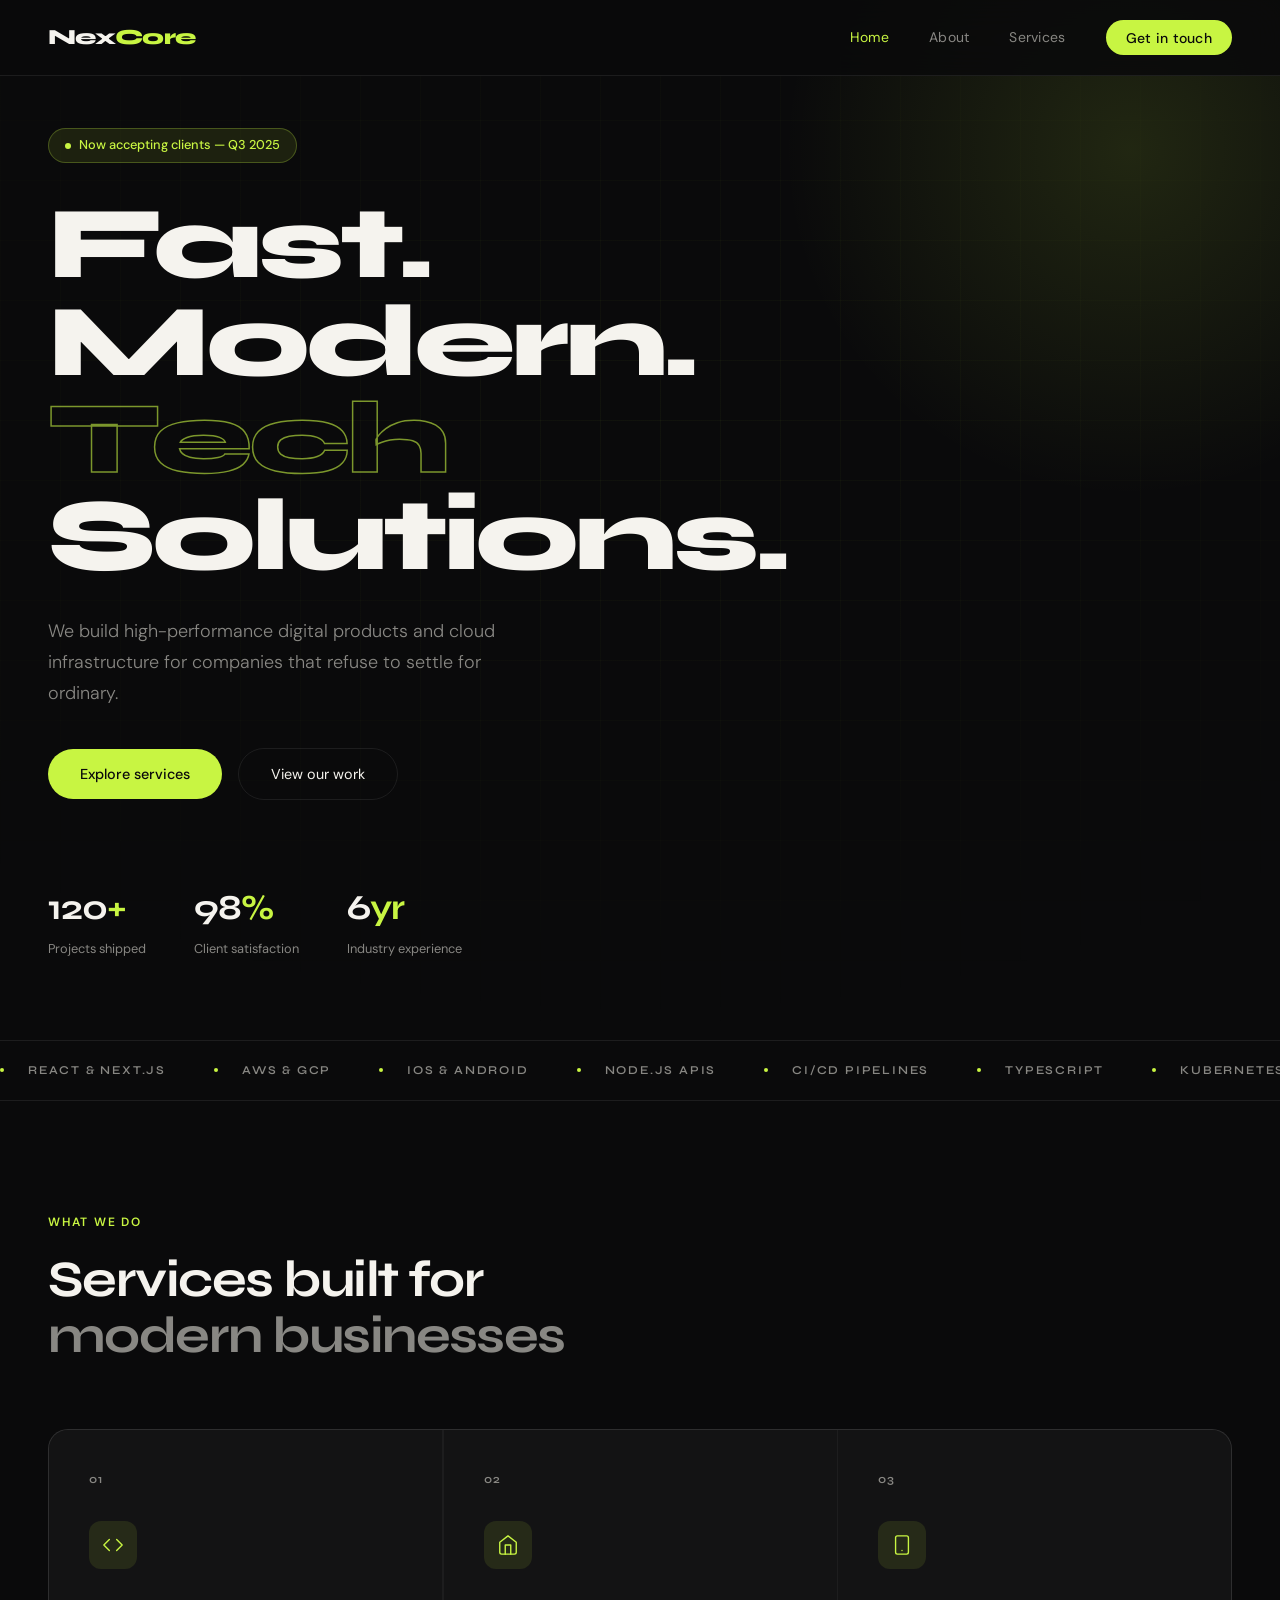
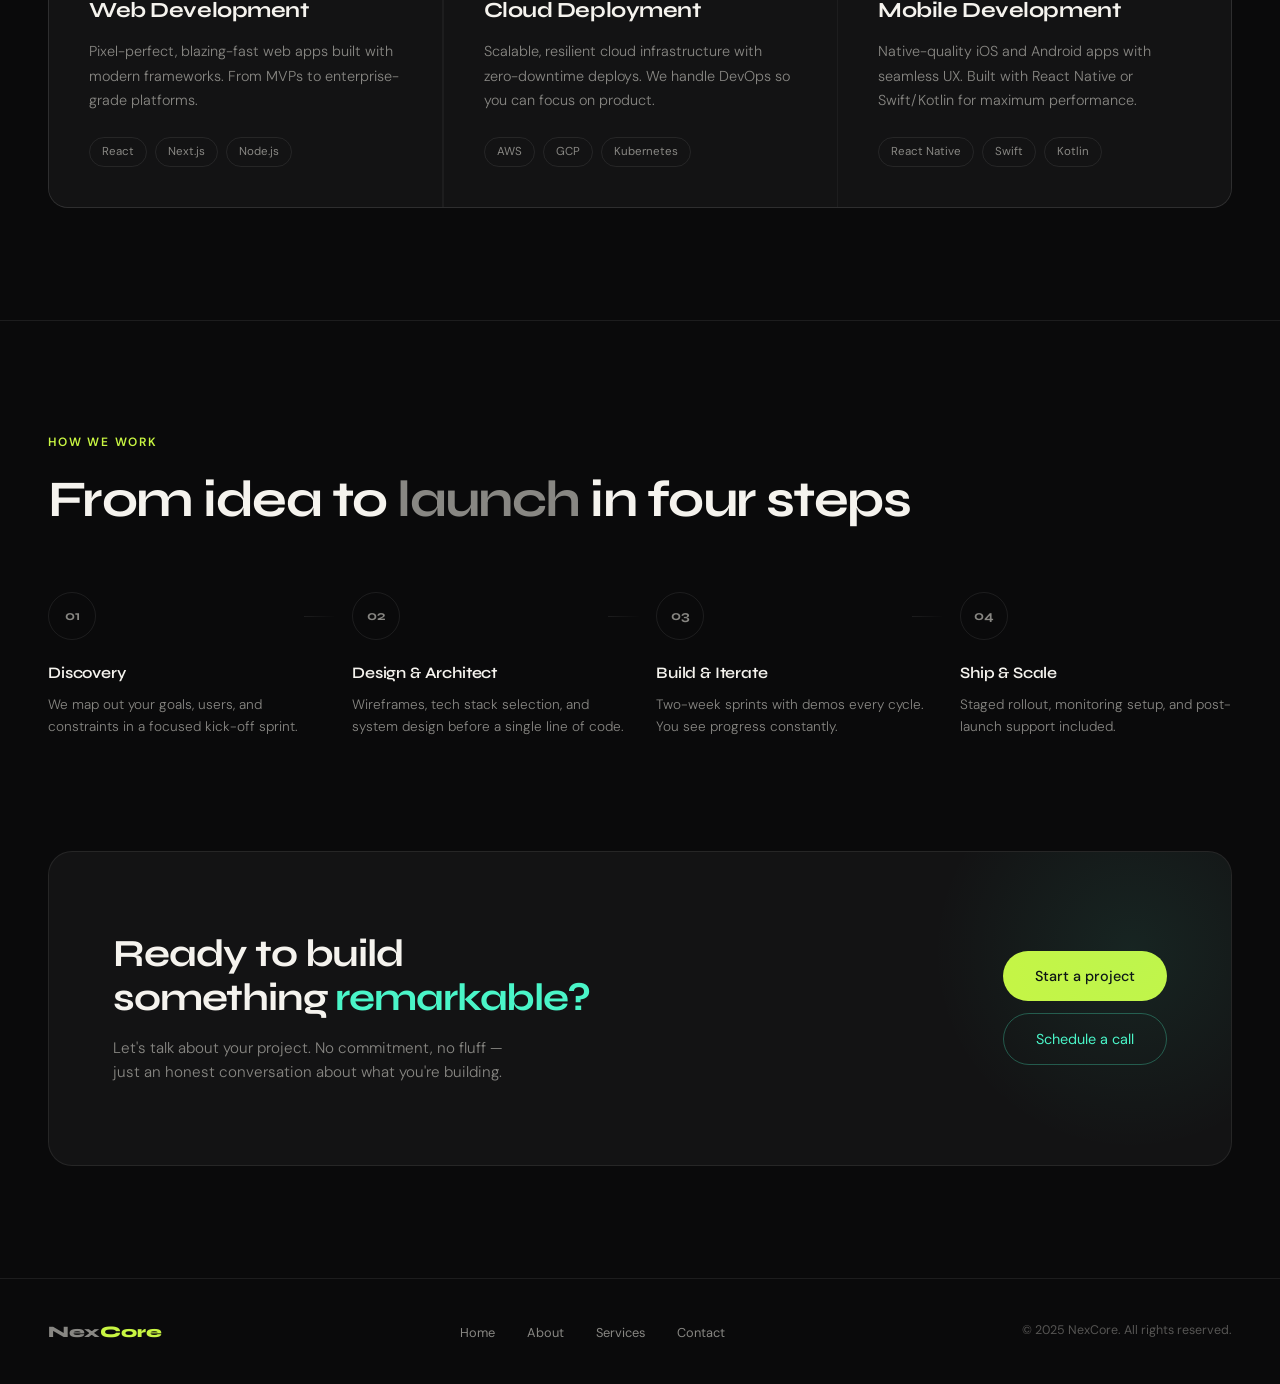
==== frontend/index.html @ 13358030 "added gitignore and removed sensitive files" ====
<!DOCTYPE html>
<html lang="en">
<head>
<meta charset="UTF-8">
<meta name="viewport" content="width=device-width, initial-scale=1.0">
<title>NexCore — Fast. Modern. Tech Solutions.</title>
<link rel="stylesheet" href="style.css">
<style>
  /* ── HERO ── */
  .hero { min-height: 100vh; display: flex; flex-direction: column; justify-content: center; padding: 8rem 3rem 5rem; position: relative; overflow: hidden; }
  .hero-grid { position: absolute; inset: 0; background-image: linear-gradient(rgba(200,245,66,0.04) 1px, transparent 1px), linear-gradient(90deg, rgba(200,245,66,0.04) 1px, transparent 1px); background-size: 60px 60px; mask-image: radial-gradient(ellipse 80% 60% at 50% 40%, black, transparent); pointer-events: none; }
  .hero-orb { position: absolute; width: 700px; height: 700px; border-radius: 50%; background: radial-gradient(circle, rgba(200,245,66,0.12), transparent 70%); top: -200px; right: -200px; pointer-events: none; }
  .hero-badge { display: inline-flex; align-items: center; gap: 0.5rem; background: rgba(200,245,66,0.1); border: 1px solid rgba(200,245,66,0.25); border-radius: 100px; padding: 0.4rem 1rem; font-size: 0.8rem; color: var(--accent); font-weight: 500; margin-bottom: 2rem; width: fit-content; animation: fadeUp 0.7s ease both; }
  .hero-badge-dot { width: 6px; height: 6px; border-radius: 50%; background: var(--accent); animation: pulse 2s infinite; }
  .hero h1 { font-family: var(--font-display); font-size: clamp(3.5rem, 8vw, 7rem); font-weight: 800; line-height: 0.95; letter-spacing: -0.04em; max-width: 800px; animation: fadeUp 0.7s 0.1s ease both; }
  .hero h1 em { font-style: normal; color: transparent; -webkit-text-stroke: 1.5px rgba(200,245,66,0.6); }
  .hero-sub { margin-top: 2rem; font-size: 1.125rem; color: var(--muted); max-width: 480px; font-weight: 300; line-height: 1.7; animation: fadeUp 0.7s 0.2s ease both; }
  .hero-actions { margin-top: 2.5rem; display: flex; gap: 1rem; align-items: center; animation: fadeUp 0.7s 0.3s ease both; }
  .hero-stats { display: flex; gap: 3rem; margin-top: 5rem; animation: fadeUp 0.7s 0.4s ease both; }
  .stat-num { font-family: var(--font-display); font-size: 2.2rem; font-weight: 700; letter-spacing: -0.03em; }
  .stat-num span { color: var(--accent); }
  .stat-label { font-size: 0.8rem; color: var(--muted); margin-top: 0.15rem; }

  /* ── MARQUEE ── */
  .marquee-section { border-top: 1px solid var(--border); border-bottom: 1px solid var(--border); padding: 1.25rem 0; overflow: hidden; }
  .marquee-track { display: flex; gap: 3rem; align-items: center; animation: marquee 20s linear infinite; white-space: nowrap; }
  .marquee-item { font-family: var(--font-display); font-size: 0.75rem; font-weight: 600; letter-spacing: 0.15em; text-transform: uppercase; color: var(--muted); display: flex; align-items: center; gap: 1.5rem; flex-shrink: 0; }
  .marquee-dot { width: 4px; height: 4px; border-radius: 50%; background: var(--accent); flex-shrink: 0; }

  /* ── SERVICES ── */
  .services { padding: 7rem 3rem; }
  .services-grid { display: grid; grid-template-columns: repeat(3, 1fr); gap: 1.5px; background: var(--border); border: 1px solid var(--border); border-radius: 20px; overflow: hidden; }
  .service-card { background: var(--card-bg); padding: 2.5rem; position: relative; overflow: hidden; transition: background 0.3s; cursor: default; }
  .service-card::before { content: ''; position: absolute; inset: 0; background: radial-gradient(circle at 0% 100%, rgba(200,245,66,0.06), transparent 60%); opacity: 0; transition: opacity 0.4s; }
  .service-card:hover { background: #161617; }
  .service-card:hover::before { opacity: 1; }
  .service-num { font-family: var(--font-display); font-size: 0.75rem; font-weight: 600; color: var(--muted); letter-spacing: 0.1em; margin-bottom: 2rem; }
  .service-icon { width: 48px; height: 48px; border-radius: 12px; background: rgba(200,245,66,0.1); display: flex; align-items: center; justify-content: center; margin-bottom: 1.5rem; }
  .service-icon svg { width: 22px; height: 22px; }
  .service-card h3 { font-family: var(--font-display); font-size: 1.35rem; font-weight: 700; letter-spacing: -0.02em; margin-bottom: 0.75rem; }
  .service-card p { font-size: 0.9rem; color: var(--muted); line-height: 1.7; font-weight: 300; }
  .service-tags { margin-top: 1.5rem; display: flex; flex-wrap: wrap; gap: 0.5rem; }
  .tag { font-size: 0.72rem; padding: 0.3rem 0.75rem; border-radius: 100px; border: 1px solid var(--border); color: var(--muted); }
  .service-arrow { position: absolute; bottom: 2rem; right: 2rem; width: 32px; height: 32px; border-radius: 50%; border: 1px solid var(--border); display: flex; align-items: center; justify-content: center; opacity: 0; transform: translateY(4px); transition: opacity 0.3s, transform 0.3s; }
  .service-card:hover .service-arrow { opacity: 1; transform: translateY(0); }

  /* ── PROCESS ── */
  .process { padding: 7rem 3rem; border-top: 1px solid var(--border); }
  .process-steps { margin-top: 4rem; display: grid; grid-template-columns: repeat(4, 1fr); gap: 2rem; }
  .process-step { position: relative; }
  .process-step:not(:last-child)::after { content: ''; position: absolute; top: 24px; right: -1rem; width: 2rem; height: 1px; background: linear-gradient(90deg, var(--border), transparent); }
  .step-num { width: 48px; height: 48px; border-radius: 50%; border: 1px solid var(--border); display: flex; align-items: center; justify-content: center; font-family: var(--font-display); font-size: 0.85rem; font-weight: 700; color: var(--muted); margin-bottom: 1.25rem; }
  .process-step h4 { font-family: var(--font-display); font-size: 1rem; font-weight: 600; margin-bottom: 0.5rem; letter-spacing: -0.01em; }
  .process-step p { font-size: 0.85rem; color: var(--muted); font-weight: 300; line-height: 1.65; }

  /* ── CTA ── */
  .cta-section { margin: 0 3rem 7rem; background: var(--card-bg); border: 1px solid var(--border); border-radius: 24px; padding: 5rem 4rem; display: flex; align-items: center; justify-content: space-between; gap: 3rem; position: relative; overflow: hidden; }
  .cta-orb { position: absolute; width: 400px; height: 400px; border-radius: 50%; background: radial-gradient(circle, rgba(74,245,200,0.08), transparent 70%); right: -100px; top: -100px; pointer-events: none; }
  .cta-left h2 { font-family: var(--font-display); font-size: clamp(1.75rem, 3vw, 2.75rem); font-weight: 700; letter-spacing: -0.03em; line-height: 1.15; max-width: 480px; }
  .cta-left h2 span { color: var(--accent2); }
  .cta-left p { margin-top: 1rem; font-size: 0.95rem; color: var(--muted); font-weight: 300; max-width: 400px; }
  .cta-right { display: flex; flex-direction: column; gap: 0.75rem; flex-shrink: 0; }
  .btn-secondary { background: transparent; color: var(--accent2); border: 1px solid rgba(74,245,200,0.3); padding: 0.85rem 2rem; border-radius: 100px; font-family: var(--font-body); font-size: 0.9rem; font-weight: 400; cursor: pointer; transition: background 0.2s; text-align: center; text-decoration: none; display: inline-block; }
  .btn-secondary:hover { background: rgba(74,245,200,0.06); }
</style>
</head>
<body>

<nav>
  <a href="index.html" class="nav-logo">Nex<span>Core</span></a>
  <ul class="nav-links">
    <li><a href="index.html" class="active">Home</a></li>
    <li><a href="about.html">About</a></li>
    <li><a href="services.html">Services</a></li>
    <li><a href="contact.html" class="nav-cta">Get in touch</a></li>
  </ul>
</nav>

<section class="hero">
  <div class="hero-grid"></div>
  <div class="hero-orb"></div>
  <div class="hero-badge"><div class="hero-badge-dot"></div>Now accepting clients — Q3 2025</div>
  <h1>Fast. Modern.<br><em>Tech</em> Solutions.</h1>
  <p class="hero-sub">We build high-performance digital products and cloud infrastructure for companies that refuse to settle for ordinary.</p>
  <div class="hero-actions">
    <a href="services.html" class="btn-primary">Explore services</a>
    <a href="about.html" class="btn-ghost">View our work</a>
  </div>
  <div class="hero-stats">
    <div class="stat-item"><div class="stat-num">120<span>+</span></div><div class="stat-label">Projects shipped</div></div>
    <div class="stat-item"><div class="stat-num">98<span>%</span></div><div class="stat-label">Client satisfaction</div></div>
    <div class="stat-item"><div class="stat-num">6<span>yr</span></div><div class="stat-label">Industry experience</div></div>
  </div>
</section>

<div class="marquee-section">
  <div class="marquee-track">
    <div class="marquee-item"><div class="marquee-dot"></div>React &amp; Next.js</div>
    <div class="marquee-item"><div class="marquee-dot"></div>AWS &amp; GCP</div>
    <div class="marquee-item"><div class="marquee-dot"></div>iOS &amp; Android</div>
    <div class="marquee-item"><div class="marquee-dot"></div>Node.js APIs</div>
    <div class="marquee-item"><div class="marquee-dot"></div>CI/CD Pipelines</div>
    <div class="marquee-item"><div class="marquee-dot"></div>TypeScript</div>
    <div class="marquee-item"><div class="marquee-dot"></div>Kubernetes</div>
    <div class="marquee-item"><div class="marquee-dot"></div>React &amp; Next.js</div>
    <div class="marquee-item"><div class="marquee-dot"></div>AWS &amp; GCP</div>
    <div class="marquee-item"><div class="marquee-dot"></div>iOS &amp; Android</div>
    <div class="marquee-item"><div class="marquee-dot"></div>Node.js APIs</div>
    <div class="marquee-item"><div class="marquee-dot"></div>CI/CD Pipelines</div>
    <div class="marquee-item"><div class="marquee-dot"></div>TypeScript</div>
    <div class="marquee-item"><div class="marquee-dot"></div>Kubernetes</div>
  </div>
</div>

<section class="services">
  <div class="section-label">What we do</div>
  <div class="section-title">Services built for<br><em>modern businesses</em></div>
  <div class="services-grid">
    <div class="service-card">
      <div class="service-num">01</div>
      <div class="service-icon"><svg viewBox="0 0 24 24" fill="none" stroke="#c8f542" stroke-width="1.5" stroke-linecap="round" stroke-linejoin="round"><polyline points="16 18 22 12 16 6"/><polyline points="8 6 2 12 8 18"/></svg></div>
      <h3>Web Development</h3>
      <p>Pixel-perfect, blazing-fast web apps built with modern frameworks. From MVPs to enterprise-grade platforms.</p>
      <div class="service-tags"><span class="tag">React</span><span class="tag">Next.js</span><span class="tag">Node.js</span></div>
      <div class="service-arrow"><svg width="12" height="12" viewBox="0 0 12 12" fill="none" stroke="#c8f542" stroke-width="1.5"><path d="M2 10L10 2M10 2H4M10 2v6"/></svg></div>
    </div>
    <div class="service-card">
      <div class="service-num">02</div>
      <div class="service-icon"><svg viewBox="0 0 24 24" fill="none" stroke="#c8f542" stroke-width="1.5" stroke-linecap="round" stroke-linejoin="round"><path d="M3 9l9-7 9 7v11a2 2 0 01-2 2H5a2 2 0 01-2-2z"/><polyline points="9 22 9 12 15 12 15 22"/></svg></div>
      <h3>Cloud Deployment</h3>
      <p>Scalable, resilient cloud infrastructure with zero-downtime deploys. We handle DevOps so you can focus on product.</p>
      <div class="service-tags"><span class="tag">AWS</span><span class="tag">GCP</span><span class="tag">Kubernetes</span></div>
      <div class="service-arrow"><svg width="12" height="12" viewBox="0 0 12 12" fill="none" stroke="#c8f542" stroke-width="1.5"><path d="M2 10L10 2M10 2H4M10 2v6"/></svg></div>
    </div>
    <div class="service-card">
      <div class="service-num">03</div>
      <div class="service-icon"><svg viewBox="0 0 24 24" fill="none" stroke="#c8f542" stroke-width="1.5" stroke-linecap="round" stroke-linejoin="round"><rect x="5" y="2" width="14" height="20" rx="2"/><line x1="12" y1="18" x2="12.01" y2="18"/></svg></div>
      <h3>Mobile Development</h3>
      <p>Native-quality iOS and Android apps with seamless UX. Built with React Native or Swift/Kotlin for maximum performance.</p>
      <div class="service-tags"><span class="tag">React Native</span><span class="tag">Swift</span><span class="tag">Kotlin</span></div>
      <div class="service-arrow"><svg width="12" height="12" viewBox="0 0 12 12" fill="none" stroke="#c8f542" stroke-width="1.5"><path d="M2 10L10 2M10 2H4M10 2v6"/></svg></div>
    </div>
  </div>
</section>

<section class="process">
  <div class="section-label">How we work</div>
  <div class="section-title" style="max-width:100%">From idea to <em>launch</em> in four steps</div>
  <div class="process-steps">
    <div class="process-step"><div class="step-num">01</div><h4>Discovery</h4><p>We map out your goals, users, and constraints in a focused kick-off sprint.</p></div>
    <div class="process-step"><div class="step-num">02</div><h4>Design & Architect</h4><p>Wireframes, tech stack selection, and system design before a single line of code.</p></div>
    <div class="process-step"><div class="step-num">03</div><h4>Build & Iterate</h4><p>Two-week sprints with demos every cycle. You see progress constantly.</p></div>
    <div class="process-step"><div class="step-num">04</div><h4>Ship & Scale</h4><p>Staged rollout, monitoring setup, and post-launch support included.</p></div>
  </div>
</section>

<div class="cta-section">
  <div class="cta-orb"></div>
  <div class="cta-left">
    <h2>Ready to build something <span>remarkable?</span></h2>
    <p>Let's talk about your project. No commitment, no fluff — just an honest conversation about what you're building.</p>
  </div>
  <div class="cta-right">
    <a href="contact.html" class="btn-primary" style="text-align:center;">Start a project</a>
    <a href="contact.html" class="btn-secondary">Schedule a call</a>
  </div>
</div>

<footer>
  <div class="footer-logo">Nex<span>Core</span></div>
  <ul class="footer-links">
    <li><a href="index.html">Home</a></li>
    <li><a href="about.html">About</a></li>
    <li><a href="services.html">Services</a></li>
    <li><a href="contact.html">Contact</a></li>
  </ul>
  <div class="footer-copy">© 2025 NexCore. All rights reserved.</div>
</footer>

</body>
</html>
---- frontend/style.css ----
/* ── NexCore Global Styles ── */
@import url('https://fonts.googleapis.com/css2?family=Syne:wght@400;600;700;800&family=DM+Sans:ital,wght@0,300;0,400;0,500;1,300&display=swap');

*, *::before, *::after { margin: 0; padding: 0; box-sizing: border-box; }

:root {
  --black: #0a0a0b;
  --white: #f5f3ee;
  --accent: #c8f542;
  --accent2: #4af5c8;
  --muted: #888783;
  --card-bg: #131314;
  --border: rgba(255,255,255,0.08);
  --font-display: 'Syne', sans-serif;
  --font-body: 'DM Sans', sans-serif;
}

html { scroll-behavior: smooth; }
body { background: var(--black); color: var(--white); font-family: var(--font-body); overflow-x: hidden; line-height: 1.6; }

/* ── NAV ── */
nav {
  position: fixed; top: 0; left: 0; right: 0; z-index: 100;
  display: flex; align-items: center; justify-content: space-between;
  padding: 1.25rem 3rem;
  backdrop-filter: blur(20px);
  background: rgba(10,10,11,0.85);
  border-bottom: 1px solid var(--border);
}
.nav-logo { font-family: var(--font-display); font-weight: 800; font-size: 1.35rem; letter-spacing: -0.03em; color: var(--white); text-decoration: none; }
.nav-logo span { color: var(--accent); }
.nav-links { display: flex; gap: 2.5rem; align-items: center; list-style: none; }
.nav-links a { color: var(--muted); text-decoration: none; font-size: 0.875rem; font-weight: 400; letter-spacing: 0.02em; transition: color 0.2s; }
.nav-links a:hover { color: var(--white); }
.nav-links a.active { color: var(--accent); }
.nav-cta { background: var(--accent); color: var(--black) !important; padding: 0.55rem 1.25rem; border-radius: 100px; font-weight: 500 !important; font-size: 0.875rem !important; transition: opacity 0.2s !important; }
.nav-cta:hover { opacity: 0.85; color: var(--black) !important; }

/* ── SHARED ── */
.section-label { font-size: 0.75rem; font-weight: 600; letter-spacing: 0.15em; text-transform: uppercase; color: var(--accent); margin-bottom: 1.25rem; }
.section-title { font-family: var(--font-display); font-size: clamp(2rem, 4vw, 3.25rem); font-weight: 700; letter-spacing: -0.03em; line-height: 1.1; max-width: 600px; margin-bottom: 4rem; }
.section-title em { font-style: normal; color: var(--muted); }

.btn-primary { background: var(--accent); color: var(--black); border: none; padding: 0.85rem 2rem; border-radius: 100px; font-family: var(--font-body); font-size: 0.9rem; font-weight: 500; cursor: pointer; transition: transform 0.2s, opacity 0.2s; text-decoration: none; display: inline-block; }
.btn-primary:hover { transform: translateY(-2px); opacity: 0.9; }
.btn-ghost { background: transparent; color: var(--white); border: 1px solid var(--border); padding: 0.85rem 2rem; border-radius: 100px; font-family: var(--font-body); font-size: 0.9rem; font-weight: 400; cursor: pointer; transition: border-color 0.2s, background 0.2s; text-decoration: none; display: inline-block; }
.btn-ghost:hover { border-color: rgba(255,255,255,0.3); background: rgba(255,255,255,0.04); }

/* ── FOOTER ── */
footer { border-top: 1px solid var(--border); padding: 2.5rem 3rem; display: flex; align-items: center; justify-content: space-between; }
.footer-logo { font-family: var(--font-display); font-size: 1rem; font-weight: 800; color: var(--muted); }
.footer-logo span { color: var(--accent); }
.footer-links { display: flex; gap: 2rem; list-style: none; }
.footer-links a { font-size: 0.8rem; color: var(--muted); text-decoration: none; transition: color 0.2s; }
.footer-links a:hover { color: var(--white); }
.footer-copy { font-size: 0.78rem; color: rgba(136,135,131,0.6); }

/* ── ANIMATIONS ── */
@keyframes fadeUp { from { opacity: 0; transform: translateY(24px); } to { opacity: 1; transform: translateY(0); } }
@keyframes pulse { 0%, 100% { opacity: 1; } 50% { opacity: 0.4; } }
@keyframes marquee { from { transform: translateX(0); } to { transform: translateX(-50%); } }
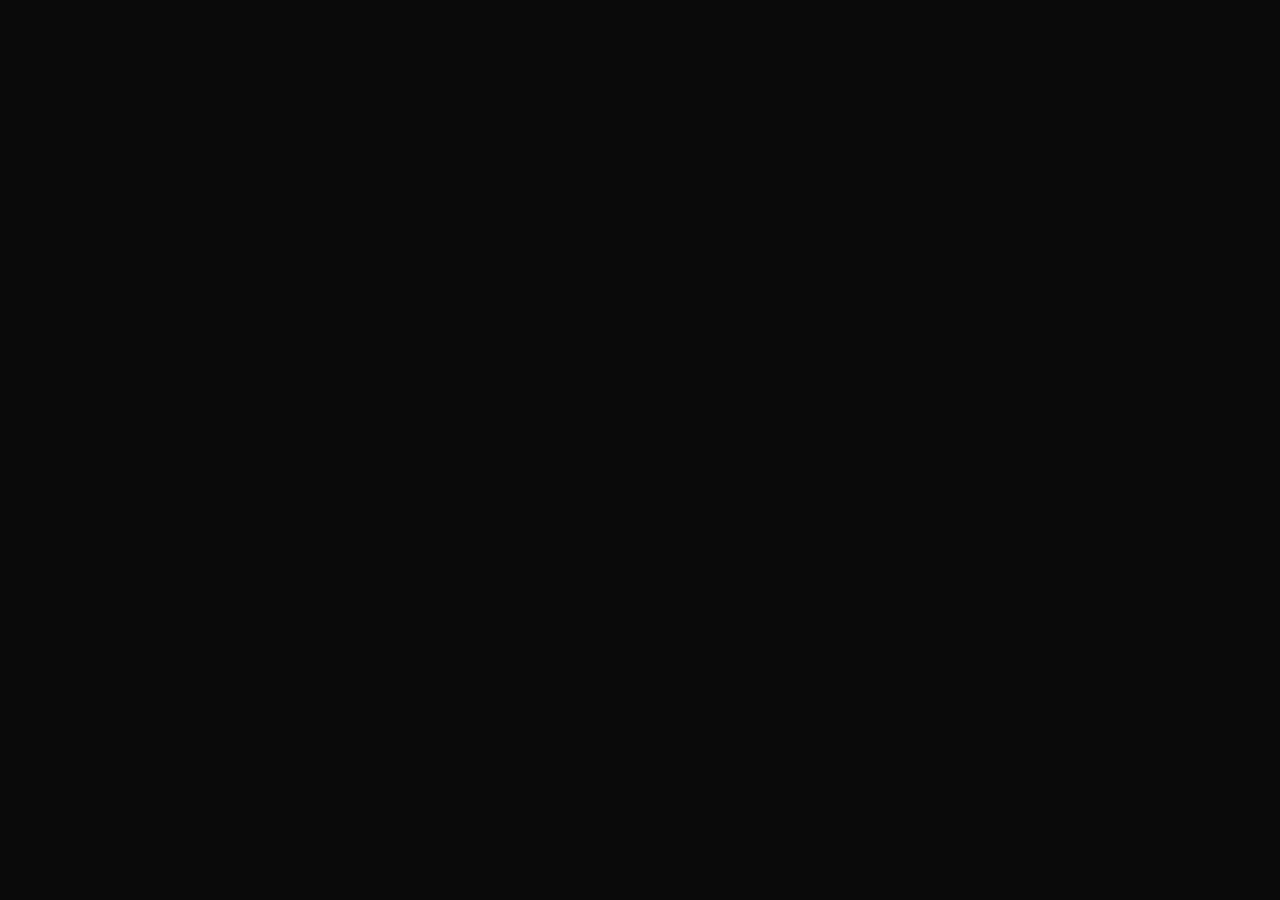
==== commit c54ac690: "Added Clerk authentication lock to homepage" ====
--- a/frontend/index.html
+++ b/frontend/index.html
@@ -1,181 +1,452 @@
 <!DOCTYPE html>
 <html lang="en">
 <head>
-<meta charset="UTF-8">
-<meta name="viewport" content="width=device-width, initial-scale=1.0">
-<title>NexCore — Fast. Modern. Tech Solutions.</title>
-<link rel="stylesheet" href="style.css">
-<style>
-  /* ── HERO ── */
-  .hero { min-height: 100vh; display: flex; flex-direction: column; justify-content: center; padding: 8rem 3rem 5rem; position: relative; overflow: hidden; }
-  .hero-grid { position: absolute; inset: 0; background-image: linear-gradient(rgba(200,245,66,0.04) 1px, transparent 1px), linear-gradient(90deg, rgba(200,245,66,0.04) 1px, transparent 1px); background-size: 60px 60px; mask-image: radial-gradient(ellipse 80% 60% at 50% 40%, black, transparent); pointer-events: none; }
-  .hero-orb { position: absolute; width: 700px; height: 700px; border-radius: 50%; background: radial-gradient(circle, rgba(200,245,66,0.12), transparent 70%); top: -200px; right: -200px; pointer-events: none; }
-  .hero-badge { display: inline-flex; align-items: center; gap: 0.5rem; background: rgba(200,245,66,0.1); border: 1px solid rgba(200,245,66,0.25); border-radius: 100px; padding: 0.4rem 1rem; font-size: 0.8rem; color: var(--accent); font-weight: 500; margin-bottom: 2rem; width: fit-content; animation: fadeUp 0.7s ease both; }
-  .hero-badge-dot { width: 6px; height: 6px; border-radius: 50%; background: var(--accent); animation: pulse 2s infinite; }
-  .hero h1 { font-family: var(--font-display); font-size: clamp(3.5rem, 8vw, 7rem); font-weight: 800; line-height: 0.95; letter-spacing: -0.04em; max-width: 800px; animation: fadeUp 0.7s 0.1s ease both; }
-  .hero h1 em { font-style: normal; color: transparent; -webkit-text-stroke: 1.5px rgba(200,245,66,0.6); }
-  .hero-sub { margin-top: 2rem; font-size: 1.125rem; color: var(--muted); max-width: 480px; font-weight: 300; line-height: 1.7; animation: fadeUp 0.7s 0.2s ease both; }
-  .hero-actions { margin-top: 2.5rem; display: flex; gap: 1rem; align-items: center; animation: fadeUp 0.7s 0.3s ease both; }
-  .hero-stats { display: flex; gap: 3rem; margin-top: 5rem; animation: fadeUp 0.7s 0.4s ease both; }
-  .stat-num { font-family: var(--font-display); font-size: 2.2rem; font-weight: 700; letter-spacing: -0.03em; }
-  .stat-num span { color: var(--accent); }
-  .stat-label { font-size: 0.8rem; color: var(--muted); margin-top: 0.15rem; }
-
-  /* ── MARQUEE ── */
-  .marquee-section { border-top: 1px solid var(--border); border-bottom: 1px solid var(--border); padding: 1.25rem 0; overflow: hidden; }
-  .marquee-track { display: flex; gap: 3rem; align-items: center; animation: marquee 20s linear infinite; white-space: nowrap; }
-  .marquee-item { font-family: var(--font-display); font-size: 0.75rem; font-weight: 600; letter-spacing: 0.15em; text-transform: uppercase; color: var(--muted); display: flex; align-items: center; gap: 1.5rem; flex-shrink: 0; }
-  .marquee-dot { width: 4px; height: 4px; border-radius: 50%; background: var(--accent); flex-shrink: 0; }
-
-  /* ── SERVICES ── */
-  .services { padding: 7rem 3rem; }
-  .services-grid { display: grid; grid-template-columns: repeat(3, 1fr); gap: 1.5px; background: var(--border); border: 1px solid var(--border); border-radius: 20px; overflow: hidden; }
-  .service-card { background: var(--card-bg); padding: 2.5rem; position: relative; overflow: hidden; transition: background 0.3s; cursor: default; }
-  .service-card::before { content: ''; position: absolute; inset: 0; background: radial-gradient(circle at 0% 100%, rgba(200,245,66,0.06), transparent 60%); opacity: 0; transition: opacity 0.4s; }
-  .service-card:hover { background: #161617; }
-  .service-card:hover::before { opacity: 1; }
-  .service-num { font-family: var(--font-display); font-size: 0.75rem; font-weight: 600; color: var(--muted); letter-spacing: 0.1em; margin-bottom: 2rem; }
-  .service-icon { width: 48px; height: 48px; border-radius: 12px; background: rgba(200,245,66,0.1); display: flex; align-items: center; justify-content: center; margin-bottom: 1.5rem; }
-  .service-icon svg { width: 22px; height: 22px; }
-  .service-card h3 { font-family: var(--font-display); font-size: 1.35rem; font-weight: 700; letter-spacing: -0.02em; margin-bottom: 0.75rem; }
-  .service-card p { font-size: 0.9rem; color: var(--muted); line-height: 1.7; font-weight: 300; }
-  .service-tags { margin-top: 1.5rem; display: flex; flex-wrap: wrap; gap: 0.5rem; }
-  .tag { font-size: 0.72rem; padding: 0.3rem 0.75rem; border-radius: 100px; border: 1px solid var(--border); color: var(--muted); }
-  .service-arrow { position: absolute; bottom: 2rem; right: 2rem; width: 32px; height: 32px; border-radius: 50%; border: 1px solid var(--border); display: flex; align-items: center; justify-content: center; opacity: 0; transform: translateY(4px); transition: opacity 0.3s, transform 0.3s; }
-  .service-card:hover .service-arrow { opacity: 1; transform: translateY(0); }
-
-  /* ── PROCESS ── */
-  .process { padding: 7rem 3rem; border-top: 1px solid var(--border); }
-  .process-steps { margin-top: 4rem; display: grid; grid-template-columns: repeat(4, 1fr); gap: 2rem; }
-  .process-step { position: relative; }
-  .process-step:not(:last-child)::after { content: ''; position: absolute; top: 24px; right: -1rem; width: 2rem; height: 1px; background: linear-gradient(90deg, var(--border), transparent); }
-  .step-num { width: 48px; height: 48px; border-radius: 50%; border: 1px solid var(--border); display: flex; align-items: center; justify-content: center; font-family: var(--font-display); font-size: 0.85rem; font-weight: 700; color: var(--muted); margin-bottom: 1.25rem; }
-  .process-step h4 { font-family: var(--font-display); font-size: 1rem; font-weight: 600; margin-bottom: 0.5rem; letter-spacing: -0.01em; }
-  .process-step p { font-size: 0.85rem; color: var(--muted); font-weight: 300; line-height: 1.65; }
-
-  /* ── CTA ── */
-  .cta-section { margin: 0 3rem 7rem; background: var(--card-bg); border: 1px solid var(--border); border-radius: 24px; padding: 5rem 4rem; display: flex; align-items: center; justify-content: space-between; gap: 3rem; position: relative; overflow: hidden; }
-  .cta-orb { position: absolute; width: 400px; height: 400px; border-radius: 50%; background: radial-gradient(circle, rgba(74,245,200,0.08), transparent 70%); right: -100px; top: -100px; pointer-events: none; }
-  .cta-left h2 { font-family: var(--font-display); font-size: clamp(1.75rem, 3vw, 2.75rem); font-weight: 700; letter-spacing: -0.03em; line-height: 1.15; max-width: 480px; }
-  .cta-left h2 span { color: var(--accent2); }
-  .cta-left p { margin-top: 1rem; font-size: 0.95rem; color: var(--muted); font-weight: 300; max-width: 400px; }
-  .cta-right { display: flex; flex-direction: column; gap: 0.75rem; flex-shrink: 0; }
-  .btn-secondary { background: transparent; color: var(--accent2); border: 1px solid rgba(74,245,200,0.3); padding: 0.85rem 2rem; border-radius: 100px; font-family: var(--font-body); font-size: 0.9rem; font-weight: 400; cursor: pointer; transition: background 0.2s; text-align: center; text-decoration: none; display: inline-block; }
-  .btn-secondary:hover { background: rgba(74,245,200,0.06); }
-</style>
+  <script
+    async
+    crossorigin="anonymous"
+    data-clerk-publishable-key="pk_test_aGVhbHRoeS1mb3hob3VuZC00My5jbGVyay5hY2NvdW50cy5kZXYk"
+    src="https://cdn.jsdelivr.net/npm/@clerk/clerk-js@latest/dist/clerk.browser.js"
+    onload="initClerk()"
+  ></script>
+  <meta charset="UTF-8">
+  <meta name="viewport" content="width=device-width, initial-scale=1.0">
+  <title>NexCore — Fast. Modern. Tech Solutions.</title>
+  <link rel="stylesheet" href="style.css">
+  <style>
+    /* ── AUTH GATE ── */
+    #auth-gate {
+      display: none;
+      position: fixed; inset: 0; z-index: 9999;
+      background: #0a0a0b;
+      align-items: center; justify-content: center;
+      flex-direction: column;
+    }
+    #auth-gate.visible { display: flex; }
+
+    .auth-gate-grid {
+      position: absolute; inset: 0;
+      background-image:
+        linear-gradient(rgba(200,245,66,0.04) 1px, transparent 1px),
+        linear-gradient(90deg, rgba(200,245,66,0.04) 1px, transparent 1px);
+      background-size: 60px 60px;
+      mask-image: radial-gradient(ellipse 80% 80% at 50% 50%, black, transparent);
+      pointer-events: none;
+    }
+    .auth-gate-orb {
+      position: absolute;
+      width: 600px; height: 600px; border-radius: 50%;
+      background: radial-gradient(circle, rgba(200,245,66,0.1), transparent 70%);
+      top: 50%; left: 50%;
+      transform: translate(-50%, -50%);
+      pointer-events: none;
+    }
+
+    .auth-card {
+      position: relative; z-index: 1;
+      background: #131314;
+      border: 1px solid rgba(255,255,255,0.08);
+      border-radius: 24px;
+      padding: 3.5rem 3rem;
+      width: 100%; max-width: 420px;
+      text-align: center;
+      animation: fadeUp 0.6s ease both;
+    }
+
+    .auth-logo {
+      font-family: 'Syne', sans-serif;
+      font-weight: 800; font-size: 1.5rem;
+      letter-spacing: -0.03em;
+      color: #f5f3ee;
+      margin-bottom: 2rem;
+      display: block;
+      text-decoration: none;
+    }
+    .auth-logo span { color: #c8f542; }
+
+    .auth-badge {
+      display: inline-flex; align-items: center; gap: 0.4rem;
+      background: rgba(200,245,66,0.1);
+      border: 1px solid rgba(200,245,66,0.2);
+      border-radius: 100px;
+      padding: 0.35rem 0.85rem;
+      font-size: 0.75rem; color: #c8f542; font-weight: 500;
+      margin-bottom: 1.75rem;
+    }
+    .auth-badge-dot {
+      width: 5px; height: 5px; border-radius: 50%;
+      background: #c8f542; animation: pulse 2s infinite;
+    }
+
+    .auth-card h2 {
+      font-family: 'Syne', sans-serif;
+      font-size: 1.75rem; font-weight: 800;
+      letter-spacing: -0.03em; line-height: 1.15;
+      color: #f5f3ee; margin-bottom: 0.75rem;
+    }
+    .auth-card h2 em {
+      font-style: normal; color: transparent;
+      -webkit-text-stroke: 1.5px rgba(200,245,66,0.55);
+    }
+    .auth-card > p {
+      font-family: 'DM Sans', sans-serif;
+      font-size: 0.9rem; color: #888783;
+      font-weight: 300; line-height: 1.7;
+      margin-bottom: 2rem;
+    }
+
+    .btn-google {
+      width: 100%;
+      display: flex; align-items: center; justify-content: center; gap: 0.65rem;
+      background: #f5f3ee; color: #0a0a0b;
+      border: none; border-radius: 100px;
+      padding: 0.9rem 1.5rem;
+      font-family: 'DM Sans', sans-serif;
+      font-size: 0.9rem; font-weight: 500;
+      cursor: pointer;
+      transition: opacity 0.2s, transform 0.2s;
+    }
+    .btn-google:hover { opacity: 0.88; transform: translateY(-2px); }
+    .btn-google svg { width: 18px; height: 18px; flex-shrink: 0; }
+
+    .btn-email {
+      width: 100%; background: transparent;
+      border: 1px solid rgba(255,255,255,0.08);
+      color: #f5f3ee; border-radius: 100px;
+      padding: 0.9rem 1.5rem;
+      font-family: 'DM Sans', sans-serif;
+      font-size: 0.9rem; font-weight: 400; cursor: pointer;
+      transition: background 0.2s;
+    }
+    .btn-email:hover { background: rgba(255,255,255,0.04); }
+
+    .auth-divider {
+      display: flex; align-items: center; gap: 0.75rem;
+      margin: 1.25rem 0;
+      font-size: 0.75rem; color: rgba(136,135,131,0.4);
+      font-family: 'DM Sans', sans-serif;
+    }
+    .auth-divider::before, .auth-divider::after {
+      content: ''; flex: 1; height: 1px;
+      background: rgba(255,255,255,0.06);
+    }
+
+    .auth-note {
+      font-family: 'DM Sans', sans-serif;
+      font-size: 0.75rem; color: rgba(136,135,131,0.5);
+      margin-top: 1.5rem; line-height: 1.6;
+    }
+
+    /* ── MAIN CONTENT ── */
+    #main-content { display: none; }
+    #main-content.visible { display: block; }
+
+    /* ── NAV USER SLOT ── */
+    .user-bar { display: flex; align-items: center; gap: 0.6rem; }
+    .user-avatar {
+      width: 30px; height: 30px; border-radius: 50%;
+      background: rgba(200,245,66,0.12);
+      border: 1px solid rgba(200,245,66,0.3);
+      display: flex; align-items: center; justify-content: center;
+      font-family: 'Syne', sans-serif;
+      font-size: 0.65rem; font-weight: 700;
+      color: #c8f542; overflow: hidden; flex-shrink: 0;
+    }
+    .user-avatar img { width: 100%; height: 100%; object-fit: cover; }
+    .user-name { font-size: 0.8rem; color: #888783; font-weight: 400; }
+    #btn-logout {
+      background: transparent;
+      border: 1px solid rgba(255,255,255,0.08);
+      color: #888783;
+      padding: 0.35rem 0.85rem;
+      border-radius: 100px;
+      font-family: 'DM Sans', sans-serif;
+      font-size: 0.75rem; cursor: pointer;
+      transition: border-color 0.2s, color 0.2s;
+    }
+    #btn-logout:hover { border-color: rgba(255,80,80,0.35); color: #ff6b6b; }
+
+    /* ── HERO ── */
+    .hero { min-height: 100vh; display: flex; flex-direction: column; justify-content: center; padding: 8rem 3rem 5rem; position: relative; overflow: hidden; }
+    .hero-grid { position: absolute; inset: 0; background-image: linear-gradient(rgba(200,245,66,0.04) 1px, transparent 1px), linear-gradient(90deg, rgba(200,245,66,0.04) 1px, transparent 1px); background-size: 60px 60px; mask-image: radial-gradient(ellipse 80% 60% at 50% 40%, black, transparent); pointer-events: none; }
+    .hero-orb { position: absolute; width: 700px; height: 700px; border-radius: 50%; background: radial-gradient(circle, rgba(200,245,66,0.12), transparent 70%); top: -200px; right: -200px; pointer-events: none; }
+    .hero-badge { display: inline-flex; align-items: center; gap: 0.5rem; background: rgba(200,245,66,0.1); border: 1px solid rgba(200,245,66,0.25); border-radius: 100px; padding: 0.4rem 1rem; font-size: 0.8rem; color: var(--accent); font-weight: 500; margin-bottom: 2rem; width: fit-content; animation: fadeUp 0.7s ease both; }
+    .hero-badge-dot { width: 6px; height: 6px; border-radius: 50%; background: var(--accent); animation: pulse 2s infinite; }
+    .hero h1 { font-family: var(--font-display); font-size: clamp(3.5rem, 8vw, 7rem); font-weight: 800; line-height: 0.95; letter-spacing: -0.04em; max-width: 800px; animation: fadeUp 0.7s 0.1s ease both; }
+    .hero h1 em { font-style: normal; color: transparent; -webkit-text-stroke: 1.5px rgba(200,245,66,0.6); }
+    .hero-sub { margin-top: 2rem; font-size: 1.125rem; color: var(--muted); max-width: 480px; font-weight: 300; line-height: 1.7; animation: fadeUp 0.7s 0.2s ease both; }
+    .hero-actions { margin-top: 2.5rem; display: flex; gap: 1rem; align-items: center; animation: fadeUp 0.7s 0.3s ease both; }
+    .hero-stats { display: flex; gap: 3rem; margin-top: 5rem; animation: fadeUp 0.7s 0.4s ease both; }
+    .stat-num { font-family: var(--font-display); font-size: 2.2rem; font-weight: 700; letter-spacing: -0.03em; }
+    .stat-num span { color: var(--accent); }
+    .stat-label { font-size: 0.8rem; color: var(--muted); margin-top: 0.15rem; }
+
+    /* ── MARQUEE ── */
+    .marquee-section { border-top: 1px solid var(--border); border-bottom: 1px solid var(--border); padding: 1.25rem 0; overflow: hidden; }
+    .marquee-track { display: flex; gap: 3rem; align-items: center; animation: marquee 20s linear infinite; white-space: nowrap; }
+    .marquee-item { font-family: var(--font-display); font-size: 0.75rem; font-weight: 600; letter-spacing: 0.15em; text-transform: uppercase; color: var(--muted); display: flex; align-items: center; gap: 1.5rem; flex-shrink: 0; }
+    .marquee-dot { width: 4px; height: 4px; border-radius: 50%; background: var(--accent); flex-shrink: 0; }
+
+    /* ── SERVICES ── */
+    .services { padding: 7rem 3rem; }
+    .services-grid { display: grid; grid-template-columns: repeat(3, 1fr); gap: 1.5px; background: var(--border); border: 1px solid var(--border); border-radius: 20px; overflow: hidden; }
+    .service-card { background: var(--card-bg); padding: 2.5rem; position: relative; overflow: hidden; transition: background 0.3s; cursor: default; }
+    .service-card::before { content: ''; position: absolute; inset: 0; background: radial-gradient(circle at 0% 100%, rgba(200,245,66,0.06), transparent 60%); opacity: 0; transition: opacity 0.4s; }
+    .service-card:hover { background: #161617; }
+    .service-card:hover::before { opacity: 1; }
+    .service-num { font-family: var(--font-display); font-size: 0.75rem; font-weight: 600; color: var(--muted); letter-spacing: 0.1em; margin-bottom: 2rem; }
+    .service-icon { width: 48px; height: 48px; border-radius: 12px; background: rgba(200,245,66,0.1); display: flex; align-items: center; justify-content: center; margin-bottom: 1.5rem; }
+    .service-icon svg { width: 22px; height: 22px; }
+    .service-card h3 { font-family: var(--font-display); font-size: 1.35rem; font-weight: 700; letter-spacing: -0.02em; margin-bottom: 0.75rem; }
+    .service-card p { font-size: 0.9rem; color: var(--muted); line-height: 1.7; font-weight: 300; }
+    .service-tags { margin-top: 1.5rem; display: flex; flex-wrap: wrap; gap: 0.5rem; }
+    .tag { font-size: 0.72rem; padding: 0.3rem 0.75rem; border-radius: 100px; border: 1px solid var(--border); color: var(--muted); }
+    .service-arrow { position: absolute; bottom: 2rem; right: 2rem; width: 32px; height: 32px; border-radius: 50%; border: 1px solid var(--border); display: flex; align-items: center; justify-content: center; opacity: 0; transform: translateY(4px); transition: opacity 0.3s, transform 0.3s; }
+    .service-card:hover .service-arrow { opacity: 1; transform: translateY(0); }
+
+    /* ── PROCESS ── */
+    .process { padding: 7rem 3rem; border-top: 1px solid var(--border); }
+    .process-steps { margin-top: 4rem; display: grid; grid-template-columns: repeat(4, 1fr); gap: 2rem; }
+    .process-step { position: relative; }
+    .process-step:not(:last-child)::after { content: ''; position: absolute; top: 24px; right: -1rem; width: 2rem; height: 1px; background: linear-gradient(90deg, var(--border), transparent); }
+    .step-num { width: 48px; height: 48px; border-radius: 50%; border: 1px solid var(--border); display: flex; align-items: center; justify-content: center; font-family: var(--font-display); font-size: 0.85rem; font-weight: 700; color: var(--muted); margin-bottom: 1.25rem; }
+    .process-step h4 { font-family: var(--font-display); font-size: 1rem; font-weight: 600; margin-bottom: 0.5rem; letter-spacing: -0.01em; }
+    .process-step p { font-size: 0.85rem; color: var(--muted); font-weight: 300; line-height: 1.65; }
+
+    /* ── CTA ── */
+    .cta-section { margin: 0 3rem 7rem; background: var(--card-bg); border: 1px solid var(--border); border-radius: 24px; padding: 5rem 4rem; display: flex; align-items: center; justify-content: space-between; gap: 3rem; position: relative; overflow: hidden; }
+    .cta-orb { position: absolute; width: 400px; height: 400px; border-radius: 50%; background: radial-gradient(circle, rgba(74,245,200,0.08), transparent 70%); right: -100px; top: -100px; pointer-events: none; }
+    .cta-left h2 { font-family: var(--font-display); font-size: clamp(1.75rem, 3vw, 2.75rem); font-weight: 700; letter-spacing: -0.03em; line-height: 1.15; max-width: 480px; }
+    .cta-left h2 span { color: var(--accent2); }
+    .cta-left p { margin-top: 1rem; font-size: 0.95rem; color: var(--muted); font-weight: 300; max-width: 400px; }
+    .cta-right { display: flex; flex-direction: column; gap: 0.75rem; flex-shrink: 0; }
+    .btn-secondary { background: transparent; color: var(--accent2); border: 1px solid rgba(74,245,200,0.3); padding: 0.85rem 2rem; border-radius: 100px; font-family: var(--font-body); font-size: 0.9rem; font-weight: 400; cursor: pointer; transition: background 0.2s; text-align: center; text-decoration: none; display: inline-block; }
+    .btn-secondary:hover { background: rgba(74,245,200,0.06); }
+  </style>
 </head>
 <body>
 
-<nav>
-  <a href="index.html" class="nav-logo">Nex<span>Core</span></a>
-  <ul class="nav-links">
-    <li><a href="index.html" class="active">Home</a></li>
-    <li><a href="about.html">About</a></li>
-    <li><a href="services.html">Services</a></li>
-    <li><a href="contact.html" class="nav-cta">Get in touch</a></li>
-  </ul>
-</nav>
-
-<section class="hero">
-  <div class="hero-grid"></div>
-  <div class="hero-orb"></div>
-  <div class="hero-badge"><div class="hero-badge-dot"></div>Now accepting clients — Q3 2025</div>
-  <h1>Fast. Modern.<br><em>Tech</em> Solutions.</h1>
-  <p class="hero-sub">We build high-performance digital products and cloud infrastructure for companies that refuse to settle for ordinary.</p>
-  <div class="hero-actions">
-    <a href="services.html" class="btn-primary">Explore services</a>
-    <a href="about.html" class="btn-ghost">View our work</a>
-  </div>
-  <div class="hero-stats">
-    <div class="stat-item"><div class="stat-num">120<span>+</span></div><div class="stat-label">Projects shipped</div></div>
-    <div class="stat-item"><div class="stat-num">98<span>%</span></div><div class="stat-label">Client satisfaction</div></div>
-    <div class="stat-item"><div class="stat-num">6<span>yr</span></div><div class="stat-label">Industry experience</div></div>
-  </div>
-</section>
-
-<div class="marquee-section">
-  <div class="marquee-track">
-    <div class="marquee-item"><div class="marquee-dot"></div>React &amp; Next.js</div>
-    <div class="marquee-item"><div class="marquee-dot"></div>AWS &amp; GCP</div>
-    <div class="marquee-item"><div class="marquee-dot"></div>iOS &amp; Android</div>
-    <div class="marquee-item"><div class="marquee-dot"></div>Node.js APIs</div>
-    <div class="marquee-item"><div class="marquee-dot"></div>CI/CD Pipelines</div>
-    <div class="marquee-item"><div class="marquee-dot"></div>TypeScript</div>
-    <div class="marquee-item"><div class="marquee-dot"></div>Kubernetes</div>
-    <div class="marquee-item"><div class="marquee-dot"></div>React &amp; Next.js</div>
-    <div class="marquee-item"><div class="marquee-dot"></div>AWS &amp; GCP</div>
-    <div class="marquee-item"><div class="marquee-dot"></div>iOS &amp; Android</div>
-    <div class="marquee-item"><div class="marquee-dot"></div>Node.js APIs</div>
-    <div class="marquee-item"><div class="marquee-dot"></div>CI/CD Pipelines</div>
-    <div class="marquee-item"><div class="marquee-dot"></div>TypeScript</div>
-    <div class="marquee-item"><div class="marquee-dot"></div>Kubernetes</div>
+<!-- ══════════════════════════════════════════
+     AUTH GATE — visible only when logged OUT
+     ══════════════════════════════════════════ -->
+<div id="auth-gate">
+  <div class="auth-gate-grid"></div>
+  <div class="auth-gate-orb"></div>
+
+  <div class="auth-card">
+    <a href="#" class="auth-logo">Nex<span>Core</span></a>
+    <div class="auth-badge">
+      <div class="auth-badge-dot"></div>
+      Members only access
+    </div>
+
+    <h2>Welcome <em>back</em></h2>
+    <p>Sign in to access the full NexCore platform — project resources, dashboards, and more.</p>
+
+    <!-- Google Sign-In -->
+    <button class="btn-google" onclick="window.Clerk.openSignIn()">
+      <svg viewBox="0 0 18 18" xmlns="http://www.w3.org/2000/svg">
+        <path d="M17.64 9.2c0-.637-.057-1.251-.164-1.84H9v3.481h4.844c-.209 1.125-.843 2.078-1.796 2.717v2.258h2.908C16.658 14.013 17.64 11.706 17.64 9.2z" fill="#4285F4"/>
+        <path d="M9 18c2.43 0 4.467-.806 5.956-2.18l-2.908-2.259c-.806.54-1.837.86-3.048.86-2.344 0-4.328-1.584-5.036-3.711H.957v2.332A8.997 8.997 0 009 18z" fill="#34A853"/>
+        <path d="M3.964 10.71A5.41 5.41 0 013.682 9c0-.593.102-1.17.282-1.71V4.958H.957A8.996 8.996 0 000 9c0 1.452.348 2.827.957 4.042l3.007-2.332z" fill="#FBBC05"/>
+        <path d="M9 3.58c1.321 0 2.508.454 3.44 1.345l2.582-2.58C13.463.891 11.426 0 9 0A8.997 8.997 0 00.957 4.958L3.964 7.29C4.672 5.163 6.656 3.58 9 3.58z" fill="#EA4335"/>
+      </svg>
+      Continue with Google
+    </button>
+
+    <div class="auth-divider">or</div>
+
+    <!-- Email Sign-In (opens Clerk modal) -->
+    <button class="btn-email" onclick="window.Clerk.openSignIn()">
+      Sign in with Email
+    </button>
+
+    <p class="auth-note">By signing in you agree to our Terms of Service and Privacy Policy.</p>
   </div>
 </div>
 
-<section class="services">
-  <div class="section-label">What we do</div>
-  <div class="section-title">Services built for<br><em>modern businesses</em></div>
-  <div class="services-grid">
-    <div class="service-card">
-      <div class="service-num">01</div>
-      <div class="service-icon"><svg viewBox="0 0 24 24" fill="none" stroke="#c8f542" stroke-width="1.5" stroke-linecap="round" stroke-linejoin="round"><polyline points="16 18 22 12 16 6"/><polyline points="8 6 2 12 8 18"/></svg></div>
-      <h3>Web Development</h3>
-      <p>Pixel-perfect, blazing-fast web apps built with modern frameworks. From MVPs to enterprise-grade platforms.</p>
-      <div class="service-tags"><span class="tag">React</span><span class="tag">Next.js</span><span class="tag">Node.js</span></div>
-      <div class="service-arrow"><svg width="12" height="12" viewBox="0 0 12 12" fill="none" stroke="#c8f542" stroke-width="1.5"><path d="M2 10L10 2M10 2H4M10 2v6"/></svg></div>
-    </div>
-    <div class="service-card">
-      <div class="service-num">02</div>
-      <div class="service-icon"><svg viewBox="0 0 24 24" fill="none" stroke="#c8f542" stroke-width="1.5" stroke-linecap="round" stroke-linejoin="round"><path d="M3 9l9-7 9 7v11a2 2 0 01-2 2H5a2 2 0 01-2-2z"/><polyline points="9 22 9 12 15 12 15 22"/></svg></div>
-      <h3>Cloud Deployment</h3>
-      <p>Scalable, resilient cloud infrastructure with zero-downtime deploys. We handle DevOps so you can focus on product.</p>
-      <div class="service-tags"><span class="tag">AWS</span><span class="tag">GCP</span><span class="tag">Kubernetes</span></div>
-      <div class="service-arrow"><svg width="12" height="12" viewBox="0 0 12 12" fill="none" stroke="#c8f542" stroke-width="1.5"><path d="M2 10L10 2M10 2H4M10 2v6"/></svg></div>
-    </div>
-    <div class="service-card">
-      <div class="service-num">03</div>
-      <div class="service-icon"><svg viewBox="0 0 24 24" fill="none" stroke="#c8f542" stroke-width="1.5" stroke-linecap="round" stroke-linejoin="round"><rect x="5" y="2" width="14" height="20" rx="2"/><line x1="12" y1="18" x2="12.01" y2="18"/></svg></div>
-      <h3>Mobile Development</h3>
-      <p>Native-quality iOS and Android apps with seamless UX. Built with React Native or Swift/Kotlin for maximum performance.</p>
-      <div class="service-tags"><span class="tag">React Native</span><span class="tag">Swift</span><span class="tag">Kotlin</span></div>
-      <div class="service-arrow"><svg width="12" height="12" viewBox="0 0 12 12" fill="none" stroke="#c8f542" stroke-width="1.5"><path d="M2 10L10 2M10 2H4M10 2v6"/></svg></div>
+
+<!-- ══════════════════════════════════════════
+     MAIN CONTENT — visible only when logged IN
+     ══════════════════════════════════════════ -->
+<div id="main-content">
+
+  <nav>
+    <a href="index.html" class="nav-logo">Nex<span>Core</span></a>
+    <ul class="nav-links">
+      <li><a href="index.html" class="active">Home</a></li>
+      <li><a href="about.html">About</a></li>
+      <li><a href="services.html">Services</a></li>
+      <li><a href="contact.html">Contact</a></li>
+      <!-- Populated by JS after login -->
+      <li id="nav-user-slot" style="display:flex;align-items:center;"></li>
+    </ul>
+  </nav>
+
+  <section class="hero">
+    <div class="hero-grid"></div>
+    <div class="hero-orb"></div>
+    <div class="hero-badge"><div class="hero-badge-dot"></div>Now accepting clients — Q3 2025</div>
+    <h1>Fast. Modern.<br><em>Tech</em> Solutions.</h1>
+    <p class="hero-sub">We build high-performance digital products and cloud infrastructure for companies that refuse to settle for ordinary.</p>
+    <div class="hero-actions">
+      <a href="services.html" class="btn-primary">Explore services</a>
+      <a href="about.html" class="btn-ghost">View our work</a>
+    </div>
+    <div class="hero-stats">
+      <div class="stat-item"><div class="stat-num">120<span>+</span></div><div class="stat-label">Projects shipped</div></div>
+      <div class="stat-item"><div class="stat-num">98<span>%</span></div><div class="stat-label">Client satisfaction</div></div>
+      <div class="stat-item"><div class="stat-num">6<span>yr</span></div><div class="stat-label">Industry experience</div></div>
+    </div>
+  </section>
+
+  <div class="marquee-section">
+    <div class="marquee-track">
+      <div class="marquee-item"><div class="marquee-dot"></div>React &amp; Next.js</div>
+      <div class="marquee-item"><div class="marquee-dot"></div>AWS &amp; GCP</div>
+      <div class="marquee-item"><div class="marquee-dot"></div>iOS &amp; Android</div>
+      <div class="marquee-item"><div class="marquee-dot"></div>Node.js APIs</div>
+      <div class="marquee-item"><div class="marquee-dot"></div>CI/CD Pipelines</div>
+      <div class="marquee-item"><div class="marquee-dot"></div>TypeScript</div>
+      <div class="marquee-item"><div class="marquee-dot"></div>Kubernetes</div>
+      <div class="marquee-item"><div class="marquee-dot"></div>React &amp; Next.js</div>
+      <div class="marquee-item"><div class="marquee-dot"></div>AWS &amp; GCP</div>
+      <div class="marquee-item"><div class="marquee-dot"></div>iOS &amp; Android</div>
+      <div class="marquee-item"><div class="marquee-dot"></div>Node.js APIs</div>
+      <div class="marquee-item"><div class="marquee-dot"></div>CI/CD Pipelines</div>
+      <div class="marquee-item"><div class="marquee-dot"></div>TypeScript</div>
+      <div class="marquee-item"><div class="marquee-dot"></div>Kubernetes</div>
     </div>
   </div>
-</section>
-
-<section class="process">
-  <div class="section-label">How we work</div>
-  <div class="section-title" style="max-width:100%">From idea to <em>launch</em> in four steps</div>
-  <div class="process-steps">
-    <div class="process-step"><div class="step-num">01</div><h4>Discovery</h4><p>We map out your goals, users, and constraints in a focused kick-off sprint.</p></div>
-    <div class="process-step"><div class="step-num">02</div><h4>Design & Architect</h4><p>Wireframes, tech stack selection, and system design before a single line of code.</p></div>
-    <div class="process-step"><div class="step-num">03</div><h4>Build & Iterate</h4><p>Two-week sprints with demos every cycle. You see progress constantly.</p></div>
-    <div class="process-step"><div class="step-num">04</div><h4>Ship & Scale</h4><p>Staged rollout, monitoring setup, and post-launch support included.</p></div>
+
+  <section class="services">
+    <div class="section-label">What we do</div>
+    <div class="section-title">Services built for<br><em>modern businesses</em></div>
+    <div class="services-grid">
+      <div class="service-card">
+        <div class="service-num">01</div>
+        <div class="service-icon"><svg viewBox="0 0 24 24" fill="none" stroke="#c8f542" stroke-width="1.5" stroke-linecap="round" stroke-linejoin="round"><polyline points="16 18 22 12 16 6"/><polyline points="8 6 2 12 8 18"/></svg></div>
+        <h3>Web Development</h3>
+        <p>Pixel-perfect, blazing-fast web apps built with modern frameworks. From MVPs to enterprise-grade platforms.</p>
+        <div class="service-tags"><span class="tag">React</span><span class="tag">Next.js</span><span class="tag">Node.js</span></div>
+        <div class="service-arrow"><svg width="12" height="12" viewBox="0 0 12 12" fill="none" stroke="#c8f542" stroke-width="1.5"><path d="M2 10L10 2M10 2H4M10 2v6"/></svg></div>
+      </div>
+      <div class="service-card">
+        <div class="service-num">02</div>
+        <div class="service-icon"><svg viewBox="0 0 24 24" fill="none" stroke="#c8f542" stroke-width="1.5" stroke-linecap="round" stroke-linejoin="round"><path d="M3 9l9-7 9 7v11a2 2 0 01-2 2H5a2 2 0 01-2-2z"/><polyline points="9 22 9 12 15 12 15 22"/></svg></div>
+        <h3>Cloud Deployment</h3>
+        <p>Scalable, resilient cloud infrastructure with zero-downtime deploys. We handle DevOps so you can focus on product.</p>
+        <div class="service-tags"><span class="tag">AWS</span><span class="tag">GCP</span><span class="tag">Kubernetes</span></div>
+        <div class="service-arrow"><svg width="12" height="12" viewBox="0 0 12 12" fill="none" stroke="#c8f542" stroke-width="1.5"><path d="M2 10L10 2M10 2H4M10 2v6"/></svg></div>
+      </div>
+      <div class="service-card">
+        <div class="service-num">03</div>
+        <div class="service-icon"><svg viewBox="0 0 24 24" fill="none" stroke="#c8f542" stroke-width="1.5" stroke-linecap="round" stroke-linejoin="round"><rect x="5" y="2" width="14" height="20" rx="2"/><line x1="12" y1="18" x2="12.01" y2="18"/></svg></div>
+        <h3>Mobile Development</h3>
+        <p>Native-quality iOS and Android apps with seamless UX. Built with React Native or Swift/Kotlin for maximum performance.</p>
+        <div class="service-tags"><span class="tag">React Native</span><span class="tag">Swift</span><span class="tag">Kotlin</span></div>
+        <div class="service-arrow"><svg width="12" height="12" viewBox="0 0 12 12" fill="none" stroke="#c8f542" stroke-width="1.5"><path d="M2 10L10 2M10 2H4M10 2v6"/></svg></div>
+      </div>
+    </div>
+  </section>
+
+  <section class="process">
+    <div class="section-label">How we work</div>
+    <div class="section-title" style="max-width:100%">From idea to <em>launch</em> in four steps</div>
+    <div class="process-steps">
+      <div class="process-step"><div class="step-num">01</div><h4>Discovery</h4><p>We map out your goals, users, and constraints in a focused kick-off sprint.</p></div>
+      <div class="process-step"><div class="step-num">02</div><h4>Design &amp; Architect</h4><p>Wireframes, tech stack selection, and system design before a single line of code.</p></div>
+      <div class="process-step"><div class="step-num">03</div><h4>Build &amp; Iterate</h4><p>Two-week sprints with demos every cycle. You see progress constantly.</p></div>
+      <div class="process-step"><div class="step-num">04</div><h4>Ship &amp; Scale</h4><p>Staged rollout, monitoring setup, and post-launch support included.</p></div>
+    </div>
+  </section>
+
+  <div class="cta-section">
+    <div class="cta-orb"></div>
+    <div class="cta-left">
+      <h2>Ready to build something <span>remarkable?</span></h2>
+      <p>Let's talk about your project. No commitment, no fluff — just an honest conversation about what you're building.</p>
+    </div>
+    <div class="cta-right">
+      <a href="contact.html" class="btn-primary" style="text-align:center;">Start a project</a>
+      <a href="contact.html" class="btn-secondary">Schedule a call</a>
+    </div>
   </div>
-</section>
-
-<div class="cta-section">
-  <div class="cta-orb"></div>
-  <div class="cta-left">
-    <h2>Ready to build something <span>remarkable?</span></h2>
-    <p>Let's talk about your project. No commitment, no fluff — just an honest conversation about what you're building.</p>
-  </div>
-  <div class="cta-right">
-    <a href="contact.html" class="btn-primary" style="text-align:center;">Start a project</a>
-    <a href="contact.html" class="btn-secondary">Schedule a call</a>
-  </div>
-</div>
-
-<footer>
-  <div class="footer-logo">Nex<span>Core</span></div>
-  <ul class="footer-links">
-    <li><a href="index.html">Home</a></li>
-    <li><a href="about.html">About</a></li>
-    <li><a href="services.html">Services</a></li>
-    <li><a href="contact.html">Contact</a></li>
-  </ul>
-  <div class="footer-copy">© 2025 NexCore. All rights reserved.</div>
-</footer>
+
+  <footer>
+    <div class="footer-logo">Nex<span>Core</span></div>
+    <ul class="footer-links">
+      <li><a href="index.html">Home</a></li>
+      <li><a href="about.html">About</a></li>
+      <li><a href="services.html">Services</a></li>
+      <li><a href="contact.html">Contact</a></li>
+    </ul>
+    <div class="footer-copy">© 2025 NexCore. All rights reserved.</div>
+  </footer>
+
+</div><!-- /#main-content -->
+
+
+<script>
+  // ──────────────────────────────────────────────────────────────
+  // Clerk Auth Logic
+  // Called by the Clerk <script> tag's onload attribute once the
+  // Clerk SDK has finished loading into window.Clerk.
+  // ──────────────────────────────────────────────────────────────
+
+  function updateUI() {
+    const user    = window.Clerk.user;
+    const gate    = document.getElementById('auth-gate');
+    const main    = document.getElementById('main-content');
+    const navSlot = document.getElementById('nav-user-slot');
+
+    if (user) {
+      // ── Logged IN ──────────────────────────────────────────
+      gate.classList.remove('visible');
+      main.classList.add('visible');
+
+      // Build avatar: prefer profile photo, fall back to initials
+      const initials    = ((user.firstName?.[0] ?? '') + (user.lastName?.[0] ?? '')).toUpperCase() || '?';
+      const photoUrl    = user.imageUrl ?? '';
+      const avatarInner = photoUrl
+        ? `<img src="${photoUrl}" alt="${initials}">`
+        : initials;
+
+      const displayName = user.firstName
+        || user.primaryEmailAddress?.emailAddress
+        || 'User';
+
+      navSlot.innerHTML = `
+        <div class="user-bar">
+          <div class="user-avatar">${avatarInner}</div>
+          <span class="user-name">${displayName}</span>
+          <button id="btn-logout">Sign out</button>
+        </div>
+      `;
+
+      document.getElementById('btn-logout').addEventListener('click', async () => {
+        await window.Clerk.signOut();
+        // updateUI() is called automatically by the Clerk listener below
+      });
+
+    } else {
+      // ── Logged OUT ─────────────────────────────────────────
+      gate.classList.add('visible');
+      main.classList.remove('visible');
+      navSlot.innerHTML = '';
+    }
+  }
+
+  async function initClerk() {
+    // Fully initialize Clerk (loads session from cookie/storage)
+    await window.Clerk.load();
+
+    // Render initial state
+    updateUI();
+
+    // Re-render on any auth event: sign-in, sign-out, session change
+    window.Clerk.addListener(() => updateUI());
+  }
+</script>
 
 </body>
 </html>
